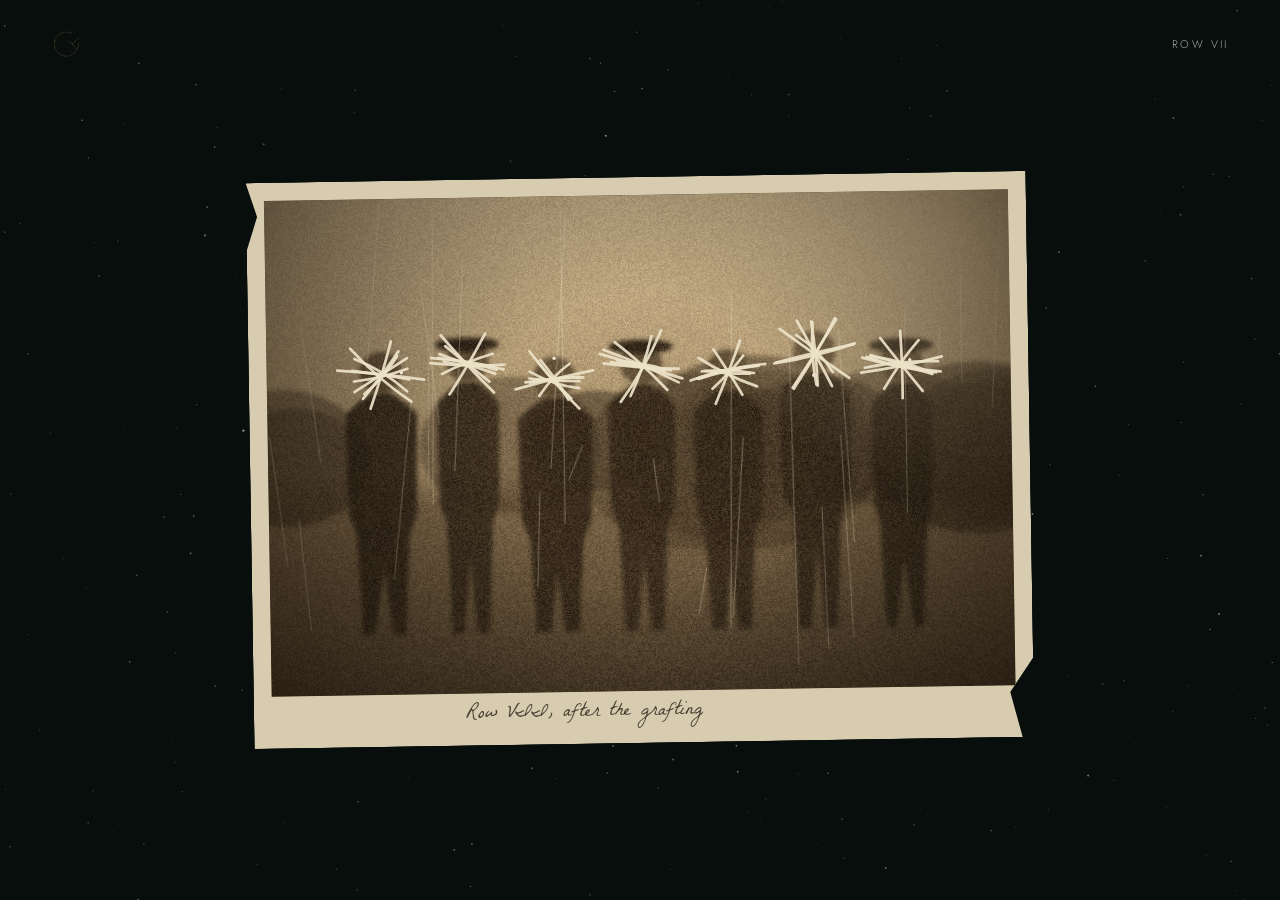
==== assembly/index.html @ 98f11ba9 "Add a hidden trail that ends in an invitation The corner mark and four of the six symbols are doors;" ====
<!doctype html>
<html lang="en">
<head>
  <meta charset="utf-8">
  <meta name="viewport" content="width=device-width, initial-scale=1">
  <meta name="robots" content="noindex">
  <meta name="theme-color" content="#080e0c">
  <title>Row VII</title>
  <link rel="icon" href="data:image/svg+xml,%3Csvg xmlns='http://www.w3.org/2000/svg' viewBox='0 0 48 48'%3E%3Crect width='48' height='48' rx='12' fill='%23080e0c'/%3E%3Cpath d='M31 8a18 18 0 1 0 10 14M42 15L32 24l7 8M32 24l-6-5' fill='none' stroke='%23c9a468' stroke-width='2'/%3E%3C/svg%3E">
  <link rel="preconnect" href="https://fonts.googleapis.com">
  <link rel="preconnect" href="https://fonts.gstatic.com" crossorigin>
  <link href="https://fonts.googleapis.com/css2?family=Jost:wght@300;400&family=La+Belle+Aurore&display=swap" rel="stylesheet">
  <link rel="stylesheet" href="../trail/trail.css">
  <script src="../trail/trail.js"></script>
  <style>
    .print { position:relative; width:min(94vw,780px); padding:clamp(10px,2vw,18px) clamp(10px,2vw,18px) clamp(34px,6vw,52px); background:#d8ccb0;
      box-shadow:0 30px 80px rgba(0,0,0,.7); transform:rotate(-.9deg);
      clip-path:polygon(0 0, 100% 0, 100% 86%, 97% 92%, 98.5% 100%, 0 100%, 0 12%, 1.4% 6%); }
    .photo { position:relative; aspect-ratio:3/2; overflow:hidden; background:#5d4a33; }
    .photo img, .photo canvas, .photo svg { position:absolute; inset:0; width:100%; height:100%; }
    .photo img { object-fit:cover; filter:sepia(.55) contrast(.92) brightness(.95); }
    .photo svg { overflow:visible; }
    .scratch { cursor:pointer; }
    .scratch path { fill:none; stroke:rgba(236,226,200,.92); stroke-width:1.1; stroke-linecap:round; }
    .scratch .hit { fill:transparent; stroke:none; }
    .scratch:hover path { stroke:rgba(255,246,220,1); }
    .scratch.gone { pointer-events:none; }
    .scratch.gone path { transition:opacity .9s ease; opacity:0; }
    .revealed path, .revealed circle { fill:none; stroke:rgba(244,236,214,.95); stroke-width:3; stroke-linecap:round; stroke-linejoin:round;
      stroke-dasharray:1; stroke-dashoffset:1; transition:stroke-dashoffset 1.4s ease; }
    .revealed.on path, .revealed.on circle { stroke-dashoffset:0; }
    .inscription { position:absolute; left:0; right:0; bottom:clamp(6px,1.4vw,12px); text-align:center; font-family:'La Belle Aurore',cursive;
      font-size:clamp(14px,2.4vw,20px); color:rgba(40,32,22,.8); }
    .inscription .shape { font-family:'Jost',sans-serif; letter-spacing:.3em; font-size:.8em; color:rgba(40,32,22,.9); opacity:0; transition:opacity 1.2s ease; }
    .inscription .shape.on { opacity:1; }
  </style>
</head>
<body>
  <canvas class="sky" data-sky aria-hidden="true"></canvas>
  <div class="bar">
    <a class="home" href="../" aria-label="Back to the orchard" data-leave><svg class="sigil" data-sigil aria-hidden="true"></svg></a>
    <p class="folio">Row VII</p>
  </div>
  <main class="stage">
    <figure class="print" style="margin:0">
      <div class="photo" aria-label="A faded photograph of seven orchard workers standing in a row. Every face has been scratched out.">
        <!-- Codex: drop the generated photograph here as assembly.jpg, then re-map HEADS below to the faces. -->
        <img data-photo src="assembly.jpg" alt="" hidden>
        <canvas data-fallback aria-hidden="true"></canvas>
        <svg viewBox="0 0 300 200" aria-hidden="true" data-overlay></svg>
      </div>
      <figcaption class="inscription">Row VII, after the grafting &nbsp;<span class="shape" data-shape>2 · 4 · 4</span></figcaption>
    </figure>
  </main>
  <script>
    (() => {
      'use strict';
      const R = window.Record;
      const NS = 'http://www.w3.org/2000/svg';
      const el = (n, a = {}) => { const e = document.createElementNS(NS, n); for (const [k, v] of Object.entries(a)) e.setAttribute(k, v); return e; };

      // Head positions in the 300 x 200 photo space. Re-map these when assembly.jpg replaces the placeholder.
      const HEADS = [[46, 71], [81, 67], [116, 74], [151, 69], [186, 72], [221, 65], [256, 70]];

      // The faces from the front page's marks, plus one that is barely a face at all.
      const FACES = [
        ['M33 9 a18 18 0 1 0 9 13', 'M16.5 22 L21.5 21.4', 'c30 21.5 1', 'M20 32.5 Q24 31 28 32.5'],
        ['c24 24 18', 'c17 21 3.6', 'c31 21 3.6', 'c24 33 2'],
        ['M24 5 C35 5 38 18 37 27 C36 38 30 44 24 44 C18 44 12 38 11 27 C10 18 13 5 24 5', 'M24 5 L24 44', 'M15 21 L20 21', 'M28 19 L33 23'],
        ['M29 22 C23 22 21 27 21 31 C21 36 24 40 29 40', 'M29 22 L29 43', 'c25.5 29 1.2'],
        ['M24 6 L40 18 L34 38 L14 38 L8 18 Z', 'M14 20 L20 20 L17 25 Z', 'M28 20 L34 20 L31 25 Z', 'M19 31 L29 31'],
        ['M20 6 C28 6 33 12 33 18 L36 23 L33 24 C33 26 34 27 33 29 C32 30 33 32 32 34 C31 37 27 38 24 37 L23 43', 'c27 16 1.1'],
        ['c24 24 17', 'c30 20 1.3']
      ];

      const overlay = document.querySelector('[data-overlay]');
      const done = R.has('assembly');
      let revealed = 0;
      let s = 7331; const rand = () => (s = (s * 16807) % 2147483647) / 2147483647;

      HEADS.forEach(([hx, hy], i) => {
        // the face, waiting under the scratches
        const face = el('g', { class: 'revealed', transform: `translate(${hx - 11} ${hy - 11}) scale(.46)` });
        for (const part of FACES[i]) {
          if (part.startsWith('c')) { const [cx, cy, r] = part.slice(1).split(' '); face.append(el('circle', { cx, cy, r, pathLength: 1 })); }
          else face.append(el('path', { d: part, pathLength: 1 }));
        }
        overlay.append(face);
        // the scratches: someone went over this face again and again
        const scratch = el('g', { class: 'scratch', role: 'button', tabindex: '0', 'aria-label': 'A scratched-out face' });
        scratch.append(el('circle', { class: 'hit', cx: hx, cy: hy, r: 14 }));
        for (let k = 0; k < 9; k++) {
          const a = rand() * Math.PI, len = 9 + rand() * 9;
          const x1 = hx - Math.cos(a) * len, y1 = hy - Math.sin(a) * len * .9, x2 = hx + Math.cos(a) * len, y2 = hy + Math.sin(a) * len * .9;
          const jx = (rand() - .5) * 4, jy = (rand() - .5) * 4;
          scratch.append(el('path', { d: `M${x1.toFixed(1)} ${y1.toFixed(1)} Q${(hx + jx).toFixed(1)} ${(hy + jy).toFixed(1)} ${x2.toFixed(1)} ${y2.toFixed(1)}` }));
        }
        overlay.append(scratch);
        const open = () => {
          if (scratch.classList.contains('gone')) return;
          scratch.classList.add('gone');
          requestAnimationFrame(() => face.classList.add('on'));
          revealed++;
          if (revealed === HEADS.length) {
            document.querySelector('[data-shape]').classList.add('on');
            setTimeout(() => R.award('assembly', '2 · 4 · 4'), 900);
          }
        };
        scratch.addEventListener('click', open);
        scratch.addEventListener('keydown', e => { if (e.key === 'Enter' || e.key === ' ') { e.preventDefault(); open(); } });
        if (done) { scratch.classList.add('gone'); face.classList.add('on'); }
      });
      if (done) document.querySelector('[data-shape]').classList.add('on');

      // The photograph. Prefer the real print; otherwise develop a stand-in: a faded row of figures.
      const img = document.querySelector('[data-photo]');
      const fallback = document.querySelector('[data-fallback]');
      img.addEventListener('load', () => { img.hidden = false; fallback.remove(); });
      function develop() {
        if (!fallback.isConnected) return;
        const rect = fallback.getBoundingClientRect();
        const dpr = Math.min(devicePixelRatio || 1, 2);
        fallback.width = Math.round(rect.width * dpr); fallback.height = Math.round(rect.height * dpr);
        const g = fallback.getContext('2d'); const W = fallback.width, H = fallback.height, k = W / 300;
        let q = 4242; const r = () => (q = (q * 16807) % 2147483647) / 2147483647;
        const sky = g.createLinearGradient(0, 0, 0, H);
        sky.addColorStop(0, '#cbb48c'); sky.addColorStop(.55, '#a58d67'); sky.addColorStop(.62, '#7a6446'); sky.addColorStop(1, '#4e3f2b');
        g.fillStyle = sky; g.fillRect(0, 0, W, H);
        g.filter = `blur(${2.2 * dpr}px)`;
        for (let t = 0; t < 14; t++) {          // orchard rows behind
          const x = r() * W, y = H * (.48 + r() * .06), rad = (18 + r() * 22) * k;
          g.fillStyle = `rgba(70,56,38,${.35 + r() * .25})`; g.beginPath(); g.ellipse(x, y, rad * 1.3, rad, 0, 0, Math.PI * 2); g.fill();
        }
        HEADS.forEach(([hx, hy]) => {           // the seven: neck, shoulders, coat, legs
          const x = hx * k, sh = (24 + r() * 6) * k / 2, hip = (18 + r() * 4) * k / 2, neck = (hy + 8) * k;
          const shoulder = (hy + 15) * k, waist = (hy + 58) * k, foot = 178 * k, stride = (2 + r() * 2) * k;
          g.fillStyle = `rgba(52,40,26,${.82 + r() * .1})`;
          g.beginPath();
          g.moveTo(x - 3 * k, neck); g.lineTo(x + 3 * k, neck);
          g.quadraticCurveTo(x + sh * .7, shoulder - 3 * k, x + sh, shoulder + 2 * k);
          g.lineTo(x + sh * .95, waist); g.lineTo(x + hip, waist + 8 * k);
          g.lineTo(x + hip * .8, foot); g.lineTo(x + stride, foot); g.lineTo(x, waist + 22 * k);
          g.lineTo(x - stride, foot); g.lineTo(x - hip * .8, foot); g.lineTo(x - hip, waist + 8 * k);
          g.lineTo(x - sh * .95, waist); g.lineTo(x - sh, shoulder + 2 * k);
          g.quadraticCurveTo(x - sh * .7, shoulder - 3 * k, x - 3 * k, neck);
          g.closePath(); g.fill();
          g.fillStyle = 'rgba(96,78,54,.95)'; g.beginPath(); g.arc(hx * k, hy * k, 8.5 * k, 0, Math.PI * 2); g.fill();
          if (r() < .5) { g.fillStyle = 'rgba(45,34,22,.9)'; g.beginPath(); g.ellipse(hx * k, (hy - 7) * k, 13 * k, 3 * k, 0, 0, Math.PI * 2); g.fill(); }
        });
        g.filter = 'none';
        const noise = g.getImageData(0, 0, W, H);   // grain
        for (let i = 0; i < noise.data.length; i += 4) {
          const n = (r() - .5) * 38;
          noise.data[i] += n; noise.data[i + 1] += n; noise.data[i + 2] += n * .8;
        }
        g.putImageData(noise, 0, 0);
        g.strokeStyle = 'rgba(240,228,200,.35)'; g.lineWidth = dpr;   // old scratches in the emulsion
        for (let i = 0; i < 26; i++) { const x = r() * W; g.beginPath(); g.moveTo(x, r() * H); g.lineTo(x + (r() - .5) * 40, r() * H); g.stroke(); }
        const leak = g.createRadialGradient(W * .92, H * .08, 0, W * .92, H * .08, W * .35);
        leak.addColorStop(0, 'rgba(255,230,180,.35)'); leak.addColorStop(1, 'rgba(255,230,180,0)');
        g.fillStyle = leak; g.fillRect(0, 0, W, H);
        const vig = g.createRadialGradient(W / 2, H / 2, H * .3, W / 2, H / 2, W * .62);
        vig.addColorStop(0, 'rgba(0,0,0,0)'); vig.addColorStop(1, 'rgba(20,12,4,.62)');
        g.fillStyle = vig; g.fillRect(0, 0, W, H);
      }
      new ResizeObserver(develop).observe(fallback);

      document.querySelectorAll('[data-leave]').forEach(a => a.addEventListener('click', e => { e.preventDefault(); R.go(a.getAttribute('href')); }));
    })();
  </script>
</body>
</html>
---- trail/trail.css ----
/* Hidden trail. Same night, same type as the front page; the artifacts are older. */
:root { color-scheme: dark; --night:#080e0c; --bone:#e7eae6; --mist:#a5b0a9; --gold:#c9a468; --paper:#d9cdb0; --ink:#2b2418; }
* { box-sizing:border-box; }
html, body { min-height:100%; }
body { margin:0; background:var(--night); color:var(--bone); font-family:'Jost','Avenir Next',sans-serif; font-weight:300;
  transition:opacity .42s ease; }
body.leaving { opacity:0; }
a { color:inherit; }
a:focus-visible, button:focus-visible, [role="button"]:focus-visible, input:focus-visible { outline:2px solid var(--gold); outline-offset:5px; }
button { font:inherit; color:inherit; }

.sky { position:fixed; left:0; top:0; width:100%; height:100lvh; z-index:-1; pointer-events:none; }

.bar { position:relative; display:flex; align-items:center; justify-content:space-between; gap:20px; padding:28px clamp(22px,4vw,60px); }
.home { display:block; width:32px; height:32px; }
.folio { margin:0; font-size:11px; letter-spacing:.22em; text-transform:uppercase; color:var(--mist); }

/* the corner mark: faint dotted outline, gold where a piece has been found */
.sigil { width:100%; height:100%; overflow:visible; }
.seg { fill:none; stroke-linecap:round; }
.seg-missing { stroke:rgba(201,164,104,.42); stroke-width:1.1; stroke-dasharray:.6 2.4; }
.seg-found { stroke:var(--gold); stroke-width:1.25; }
.seg-new { stroke-dasharray:1; stroke-dashoffset:1; animation:seg-draw 1.8s .25s ease forwards, seg-glow 2.6s .25s ease; }
@keyframes seg-draw { to { stroke-dashoffset:0; } }
@keyframes seg-glow { 0%,100% { filter:none; } 40% { filter:drop-shadow(0 0 5px rgba(201,164,104,.9)); } }

.stage { min-height:calc(100svh - 96px); display:grid; place-items:center; padding:12px clamp(18px,4vw,48px) 72px; }
.caption { margin:26px auto 0; max-width:34ch; text-align:center; font-size:13px; line-height:1.8; letter-spacing:.06em; color:var(--mist); }

/* paper artifacts */
.paper { position:relative; color:var(--ink); background:var(--paper); box-shadow:0 30px 80px rgba(0,0,0,.65), 0 2px 0 rgba(255,255,255,.04) inset; }
.paper > canvas.grain { position:absolute; inset:0; width:100%; height:100%; pointer-events:none; mix-blend-mode:multiply; }

.glyph-mark { width:1.4em; height:1.4em; fill:none; stroke:currentColor; stroke-width:2.4; stroke-linecap:round; stroke-linejoin:round; vertical-align:middle; }

/* newly decoded letters */
.decoded { position:fixed; left:50%; bottom:26px; transform:translate(-50%,16px); opacity:0; display:flex; align-items:center; gap:22px;
  padding:12px 20px; background:rgba(8,14,12,.86); border:1px solid rgba(201,164,104,.35); color:var(--gold);
  font-size:13px; letter-spacing:.14em; transition:opacity .8s ease, transform .8s ease; z-index:10; }
.decoded.shown { opacity:1; transform:translate(-50%,0); }
.decoded .pair { display:flex; align-items:center; gap:8px; }
.decoded .pair b { font-weight:400; color:var(--bone); }
.decoded .pair::after { content:''; }
.decoded .note { color:var(--mist); letter-spacing:.2em; }

@media (prefers-reduced-motion:reduce) {
  body { transition:none; }
  .decoded { transition:none; }
}
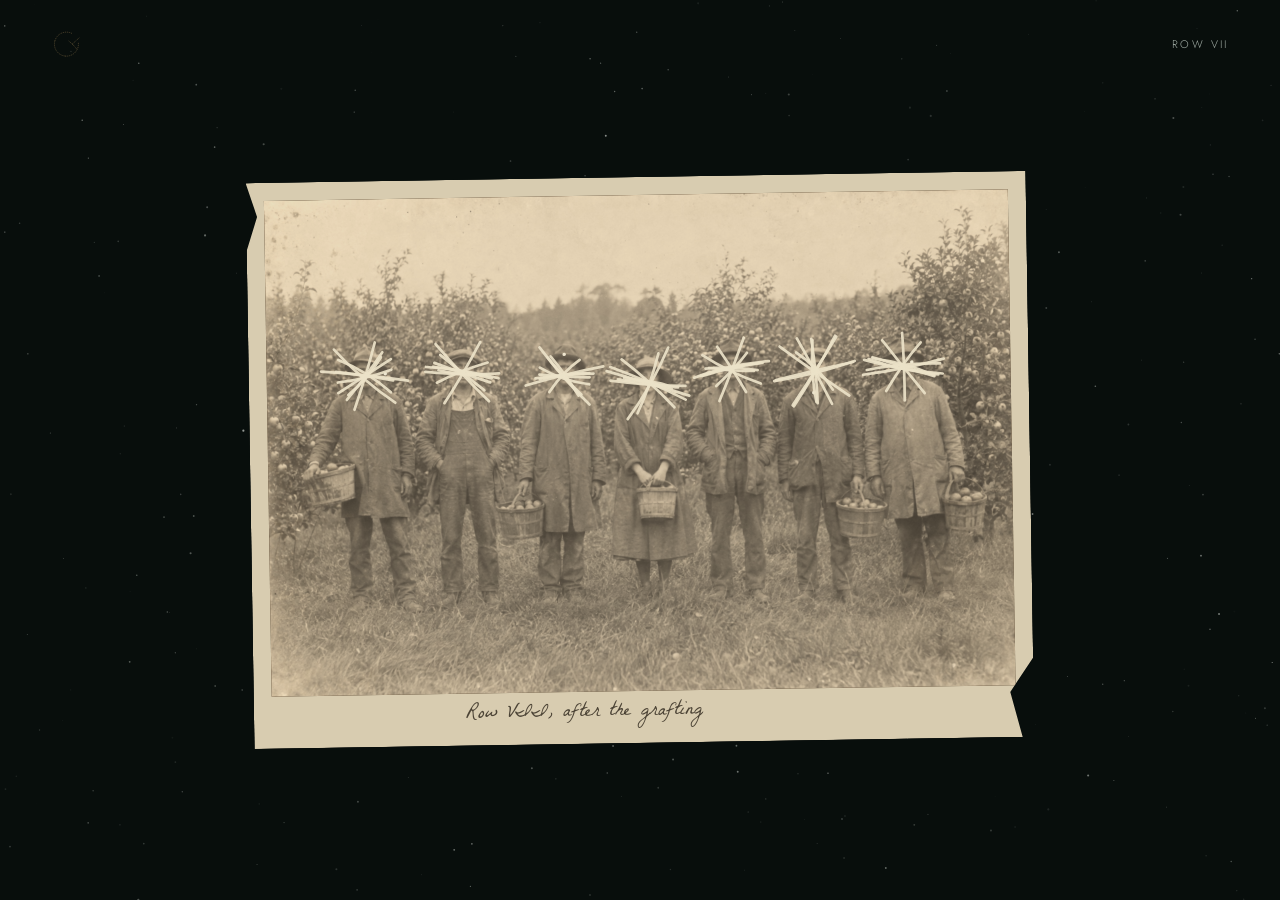
==== commit c0e25f40: "Add original orchard assembly photograph and align face scratches" ====
--- a/assembly/index.html
+++ b/assembly/index.html
@@ -44,7 +44,7 @@
   <main class="stage">
     <figure class="print" style="margin:0">
       <div class="photo" aria-label="A faded photograph of seven orchard workers standing in a row. Every face has been scratched out.">
-        <!-- Codex: drop the generated photograph here as assembly.jpg, then re-map HEADS below to the faces. -->
+        <!-- Original generated photograph; face centers measured against this 3:2 image. -->
         <img data-photo src="assembly.jpg" alt="" hidden>
         <canvas data-fallback aria-hidden="true"></canvas>
         <svg viewBox="0 0 300 200" aria-hidden="true" data-overlay></svg>
@@ -59,8 +59,8 @@
       const NS = 'http://www.w3.org/2000/svg';
       const el = (n, a = {}) => { const e = document.createElementNS(NS, n); for (const [k, v] of Object.entries(a)) e.setAttribute(k, v); return e; };
 
-      // Head positions in the 300 x 200 photo space. Re-map these when assembly.jpg replaces the placeholder.
-      const HEADS = [[46, 71], [81, 67], [116, 74], [151, 69], [186, 72], [221, 65], [256, 70]];
+      // Face centers measured in the source 1536 x 1024 image, scaled to 300 x 200.
+      const HEADS = [[39.5, 71.3], [78.9, 70.5], [120.1, 72.5], [153.7, 76.0], [187.5, 70.9], [220.9, 72.1], [256.8, 70.9]];
 
       // The faces from the front page's marks, plus one that is barely a face at all.
       const FACES = [
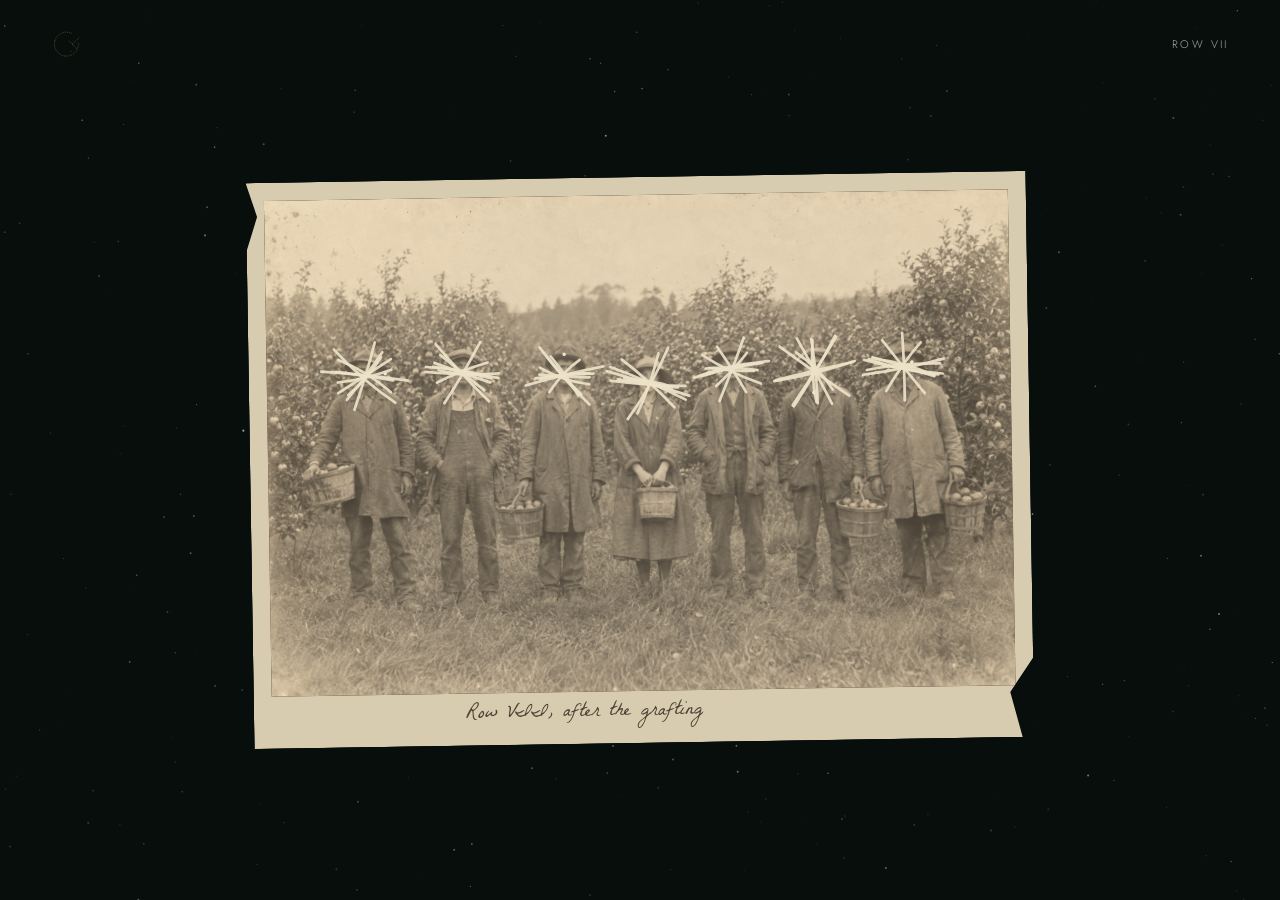
==== commit 3cf30bbd: "Make finishing a trail page unmistakable When a piece is found the artifact glows once and a quiet R" ====
--- a/assembly/index.html
+++ b/assembly/index.html
@@ -10,8 +10,8 @@
   <link rel="preconnect" href="https://fonts.googleapis.com">
   <link rel="preconnect" href="https://fonts.gstatic.com" crossorigin>
   <link href="https://fonts.googleapis.com/css2?family=Jost:wght@300;400&family=La+Belle+Aurore&display=swap" rel="stylesheet">
-  <link rel="stylesheet" href="../trail/trail.css">
-  <script src="../trail/trail.js"></script>
+  <link rel="stylesheet" href="../trail/trail.css?v=2">
+  <script src="../trail/trail.js?v=2"></script>
   <style>
     .print { position:relative; width:min(94vw,780px); padding:clamp(10px,2vw,18px) clamp(10px,2vw,18px) clamp(34px,6vw,52px); background:#d8ccb0;
       box-shadow:0 30px 80px rgba(0,0,0,.7); transform:rotate(-.9deg);
@@ -35,7 +35,7 @@
     .inscription .shape.on { opacity:1; }
   </style>
 </head>
-<body>
+<body data-piece="assembly">
   <canvas class="sky" data-sky aria-hidden="true"></canvas>
   <div class="bar">
     <a class="home" href="../" aria-label="Back to the orchard" data-leave><svg class="sigil" data-sigil aria-hidden="true"></svg></a>
--- a/trail/trail.css
+++ b/trail/trail.css
@@ -43,6 +43,29 @@
 .decoded .pair::after { content:''; }
 .decoded .note { color:var(--mist); letter-spacing:.2em; }
 
+.decoded { cursor:default; }
+
+/* the page acknowledges a finished piece */
+.recorded { margin:18px auto 0; text-align:center; font-size:12px; letter-spacing:.32em; text-transform:uppercase; color:var(--gold); opacity:.85; }
+.recorded-new { animation:recorded-in 1.6s .2s ease both; }
+@keyframes recorded-in { from { opacity:0; letter-spacing:.6em; } to { opacity:.85; letter-spacing:.32em; } }
+.record-glow { animation:record-glow 2.2s ease; }
+@keyframes record-glow { 0%,100% { filter:none; } 35% { filter:drop-shadow(0 0 18px rgba(201,164,104,.75)) brightness(1.08); } }
+
+/* the mark comes forward to take its stroke, then returns to the corner */
+.reveal { position:fixed; inset:0; z-index:20; display:grid; place-items:center; background:rgba(8,14,12,0); transition:background .45s ease; cursor:pointer; }
+.reveal.shown { background:rgba(8,14,12,.78); }
+.reveal.landing { background:rgba(8,14,12,0); transition:background .7s ease; }
+.reveal-sigil { width:min(46vw,190px); height:min(46vw,190px); opacity:0; transform:scale(.82); transition:opacity .45s ease, transform .45s ease; }
+.reveal.shown .reveal-sigil { opacity:1; transform:none; }
+.reveal.landing .reveal-sigil { transition:transform .72s cubic-bezier(.6,0,.3,1), opacity .72s ease; }
+.reveal-sigil .seg-missing { stroke:rgba(201,164,104,.5); stroke-width:.9; stroke-dasharray:.5 1.8; }
+.reveal-sigil .seg-found { stroke-width:1.1; }
+.reveal-sigil .seg-new { animation:seg-draw 1.8s .35s ease forwards, seg-glow 2.6s .35s ease; }
+.home.awaiting { opacity:0; }
+.home { transition:opacity .3s ease; }
+.home.arrived .sigil { animation:seg-glow 1.6s ease; }
+
 @media (prefers-reduced-motion:reduce) {
   body { transition:none; }
   .decoded { transition:none; }
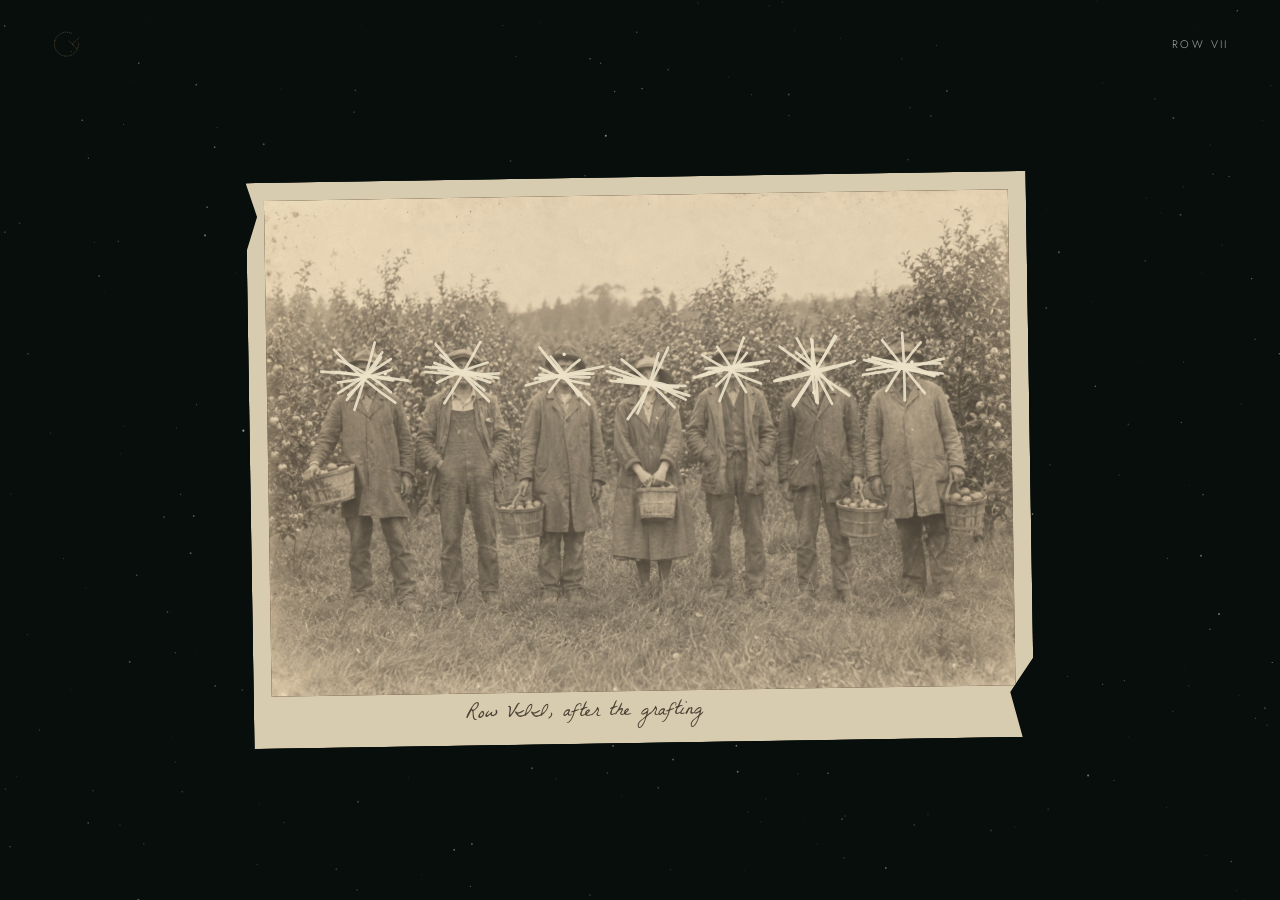
==== commit 15f47fc5: "Let the frequency line drain back and make its gold unmistakable Holding fills the line with a thick" ====
--- a/assembly/index.html
+++ b/assembly/index.html
@@ -10,8 +10,8 @@
   <link rel="preconnect" href="https://fonts.googleapis.com">
   <link rel="preconnect" href="https://fonts.gstatic.com" crossorigin>
   <link href="https://fonts.googleapis.com/css2?family=Jost:wght@300;400&family=La+Belle+Aurore&display=swap" rel="stylesheet">
-  <link rel="stylesheet" href="../trail/trail.css?v=2">
-  <script src="../trail/trail.js?v=2"></script>
+  <link rel="stylesheet" href="../trail/trail.css?v=3">
+  <script src="../trail/trail.js?v=3"></script>
   <style>
     .print { position:relative; width:min(94vw,780px); padding:clamp(10px,2vw,18px) clamp(10px,2vw,18px) clamp(34px,6vw,52px); background:#d8ccb0;
       box-shadow:0 30px 80px rgba(0,0,0,.7); transform:rotate(-.9deg);
--- a/trail/trail.css
+++ b/trail/trail.css
@@ -48,6 +48,7 @@
 /* the page acknowledges a finished piece */
 .recorded { margin:18px auto 0; text-align:center; font-size:12px; letter-spacing:.32em; text-transform:uppercase; color:var(--gold); opacity:.85; }
 .recorded-new { animation:recorded-in 1.6s .2s ease both; }
+.recorded-fixed { position:fixed; left:0; right:0; top:86px; margin:0; pointer-events:none; z-index:5; }
 @keyframes recorded-in { from { opacity:0; letter-spacing:.6em; } to { opacity:.85; letter-spacing:.32em; } }
 .record-glow { animation:record-glow 2.2s ease; }
 @keyframes record-glow { 0%,100% { filter:none; } 35% { filter:drop-shadow(0 0 18px rgba(201,164,104,.75)) brightness(1.08); } }
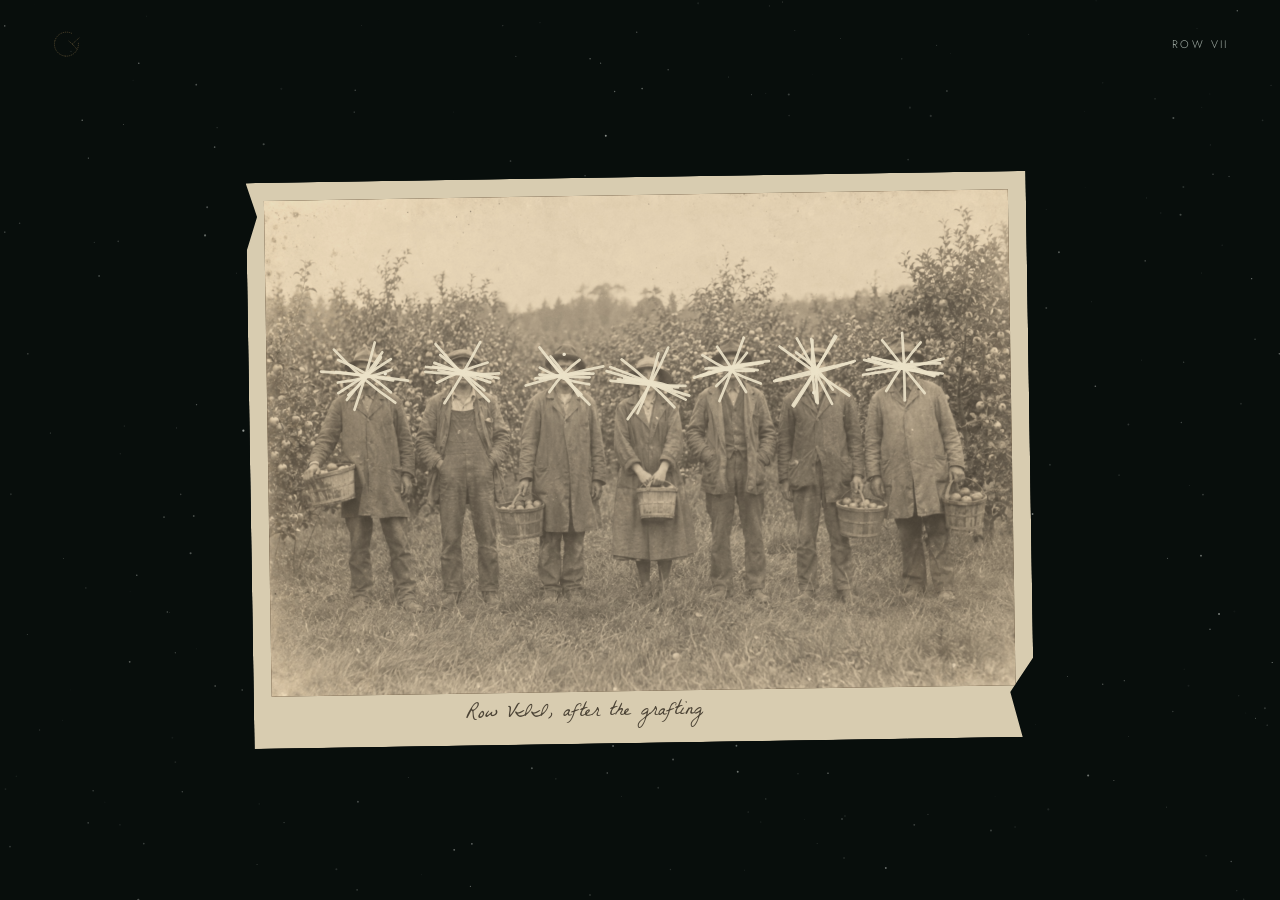
==== commit ad446e52: "Keep what each page gives, and make the whole mark lead on Solved pages now keep their record on the" ====
--- a/assembly/index.html
+++ b/assembly/index.html
@@ -10,8 +10,8 @@
   <link rel="preconnect" href="https://fonts.googleapis.com">
   <link rel="preconnect" href="https://fonts.gstatic.com" crossorigin>
   <link href="https://fonts.googleapis.com/css2?family=Jost:wght@300;400&family=La+Belle+Aurore&display=swap" rel="stylesheet">
-  <link rel="stylesheet" href="../trail/trail.css?v=3">
-  <script src="../trail/trail.js?v=3"></script>
+  <link rel="stylesheet" href="../trail/trail.css?v=4">
+  <script src="../trail/trail.js?v=4"></script>
   <style>
     .print { position:relative; width:min(94vw,780px); padding:clamp(10px,2vw,18px) clamp(10px,2vw,18px) clamp(34px,6vw,52px); background:#d8ccb0;
       box-shadow:0 30px 80px rgba(0,0,0,.7); transform:rotate(-.9deg);
--- a/trail/trail.css
+++ b/trail/trail.css
@@ -33,23 +33,16 @@
 
 .glyph-mark { width:1.4em; height:1.4em; fill:none; stroke:currentColor; stroke-width:2.4; stroke-linecap:round; stroke-linejoin:round; vertical-align:middle; }
 
-/* newly decoded letters */
-.decoded { position:fixed; left:50%; bottom:26px; transform:translate(-50%,16px); opacity:0; display:flex; align-items:center; gap:22px;
-  padding:12px 20px; background:rgba(8,14,12,.86); border:1px solid rgba(201,164,104,.35); color:var(--gold);
-  font-size:13px; letter-spacing:.14em; transition:opacity .8s ease, transform .8s ease; z-index:10; }
-.decoded.shown { opacity:1; transform:translate(-50%,0); }
-.decoded .pair { display:flex; align-items:center; gap:8px; }
-.decoded .pair b { font-weight:400; color:var(--bone); }
-.decoded .pair::after { content:''; }
-.decoded .note { color:var(--mist); letter-spacing:.2em; }
-
-.decoded { cursor:default; }
-
-/* the page acknowledges a finished piece */
-.recorded { margin:18px auto 0; text-align:center; font-size:12px; letter-spacing:.32em; text-transform:uppercase; color:var(--gold); opacity:.85; }
+/* the page acknowledges a finished piece, and keeps what it gave */
+.recorded { margin:22px auto 0; display:flex; flex-direction:column; align-items:center; gap:12px; text-align:center; }
+.recorded-word { margin:0; font-size:12px; letter-spacing:.32em; text-transform:uppercase; color:var(--gold); opacity:.85; }
+.recorded-letters { display:flex; align-items:center; justify-content:center; gap:22px; padding:10px 18px; background:rgba(8,14,12,.72); border:1px solid rgba(201,164,104,.3); color:var(--gold); font-size:13px; letter-spacing:.14em; }
+.recorded-letters .pair { display:flex; align-items:center; gap:8px; }
+.recorded-letters .pair b { font-weight:400; color:var(--bone); }
+.recorded-letters .note { color:var(--mist); letter-spacing:.2em; }
 .recorded-new { animation:recorded-in 1.6s .2s ease both; }
-.recorded-fixed { position:fixed; left:0; right:0; top:86px; margin:0; pointer-events:none; z-index:5; }
-@keyframes recorded-in { from { opacity:0; letter-spacing:.6em; } to { opacity:.85; letter-spacing:.32em; } }
+@keyframes recorded-in { from { opacity:0; transform:translateY(6px); } to { opacity:1; transform:none; } }
+.recorded-fixed { position:fixed; left:0; right:0; top:80px; margin:0; pointer-events:none; z-index:5; }
 .record-glow { animation:record-glow 2.2s ease; }
 @keyframes record-glow { 0%,100% { filter:none; } 35% { filter:drop-shadow(0 0 18px rgba(201,164,104,.75)) brightness(1.08); } }
 
@@ -67,7 +60,19 @@
 .home { transition:opacity .3s ease; }
 .home.arrived .sigil { animation:seg-glow 1.6s ease; }
 
+/* the whole mark: the last stroke holds the mark forward, and it is the way on */
+.reveal.whole { cursor:default; }
+.reveal.whole.shown { background:rgba(8,14,12,.93); }
+.reveal-hint { position:absolute; left:0; right:0; top:calc(50% + min(23vw,95px) + 28px); margin:0; text-align:center; font-size:12px; letter-spacing:.32em; text-transform:uppercase; color:var(--gold); opacity:0; transition:opacity 1.2s ease; }
+.reveal.whole.ready .reveal-hint { opacity:.9; }
+.reveal.whole.ready .reveal-sigil { cursor:pointer; animation:mark-call 2.6s ease-in-out infinite; }
+.home.complete .sigil { animation:mark-call 2.6s ease-in-out infinite; transform-origin:50% 50%; }
+@keyframes mark-call {
+  0%,100% { filter:drop-shadow(0 0 2px rgba(201,164,104,.55)); transform:scale(1); }
+  50% { filter:drop-shadow(0 0 9px rgba(232,200,136,1)) drop-shadow(0 0 22px rgba(201,164,104,.65)); transform:scale(1.14); }
+}
+
 @media (prefers-reduced-motion:reduce) {
   body { transition:none; }
-  .decoded { transition:none; }
+  .home.complete .sigil, .reveal.whole.ready .reveal-sigil { animation:none; filter:drop-shadow(0 0 8px rgba(232,200,136,.9)); }
 }
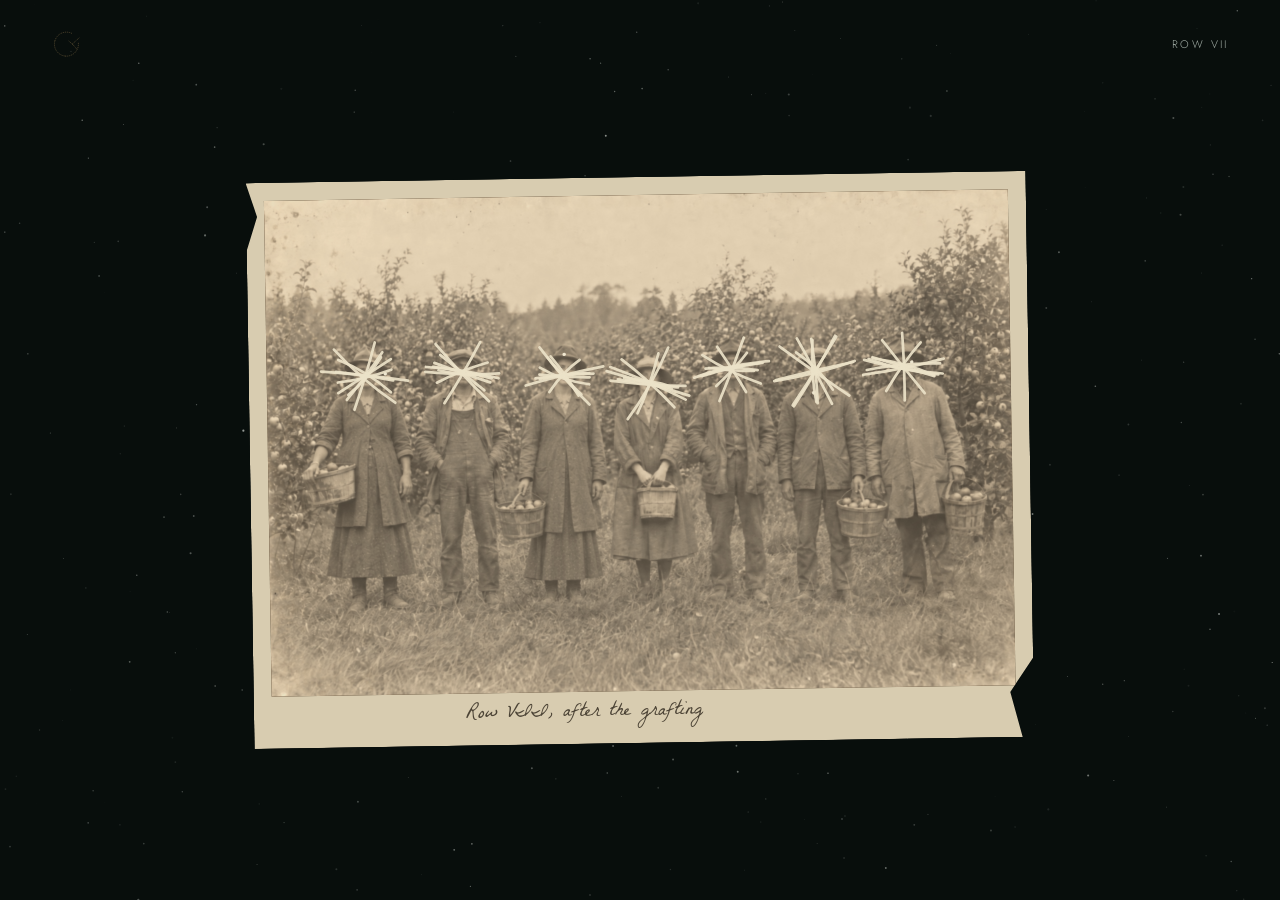
==== commit b795bdda: "Seven in the photograph: three women and four men Co-Authored-By: Claude Opus 5 <noreply@anthropic.c" ====
--- a/assembly/index.html
+++ b/assembly/index.html
@@ -45,7 +45,7 @@
     <figure class="print" style="margin:0">
       <div class="photo" aria-label="A faded photograph of seven orchard workers standing in a row. Every face has been scratched out.">
         <!-- Original generated photograph; face centers measured against this 3:2 image. -->
-        <img data-photo src="assembly.jpg" alt="" hidden>
+        <img data-photo src="assembly.jpg?v=2" alt="" hidden>
         <canvas data-fallback aria-hidden="true"></canvas>
         <svg viewBox="0 0 300 200" aria-hidden="true" data-overlay></svg>
       </div>
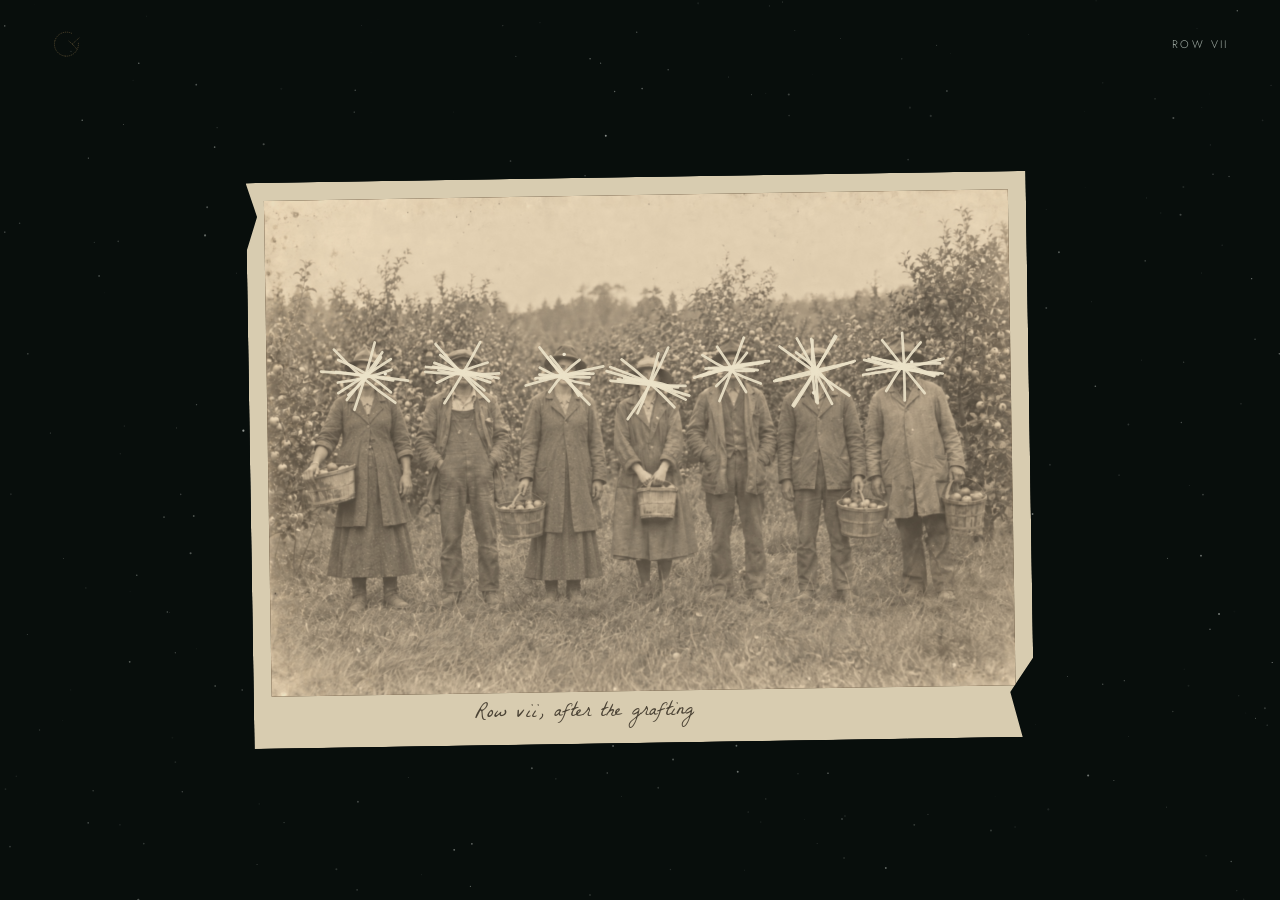
==== commit 90af3ce3: "The ledger writes its row numerals small La Belle Aurore draws a capital I as a loop, so a roman num" ====
--- a/assembly/index.html
+++ b/assembly/index.html
@@ -31,6 +31,8 @@
     .revealed.on path, .revealed.on circle { stroke-dashoffset:0; }
     .inscription { position:absolute; left:0; right:0; bottom:clamp(6px,1.4vw,12px); text-align:center; font-family:'La Belle Aurore',cursive;
       font-size:clamp(14px,2.4vw,20px); color:rgba(40,32,22,.8); }
+    /* Written small so the hand's looped capital I does not swallow the numeral; still VII underneath. */
+    .inscription .numeral { text-transform:lowercase; letter-spacing:.05em; }
     .inscription .shape { font-family:'Jost',sans-serif; letter-spacing:.3em; font-size:.8em; color:rgba(40,32,22,.9); opacity:0; transition:opacity 1.2s ease; }
     .inscription .shape.on { opacity:1; }
   </style>
@@ -49,7 +51,7 @@
         <canvas data-fallback aria-hidden="true"></canvas>
         <svg viewBox="0 0 300 200" aria-hidden="true" data-overlay></svg>
       </div>
-      <figcaption class="inscription">Row VII, after the grafting &nbsp;<span class="shape" data-shape>2 · 4 · 4</span></figcaption>
+      <figcaption class="inscription">Row <span class="numeral">VII</span>, after the grafting &nbsp;<span class="shape" data-shape>2 · 4 · 4</span></figcaption>
     </figure>
   </main>
   <script>
